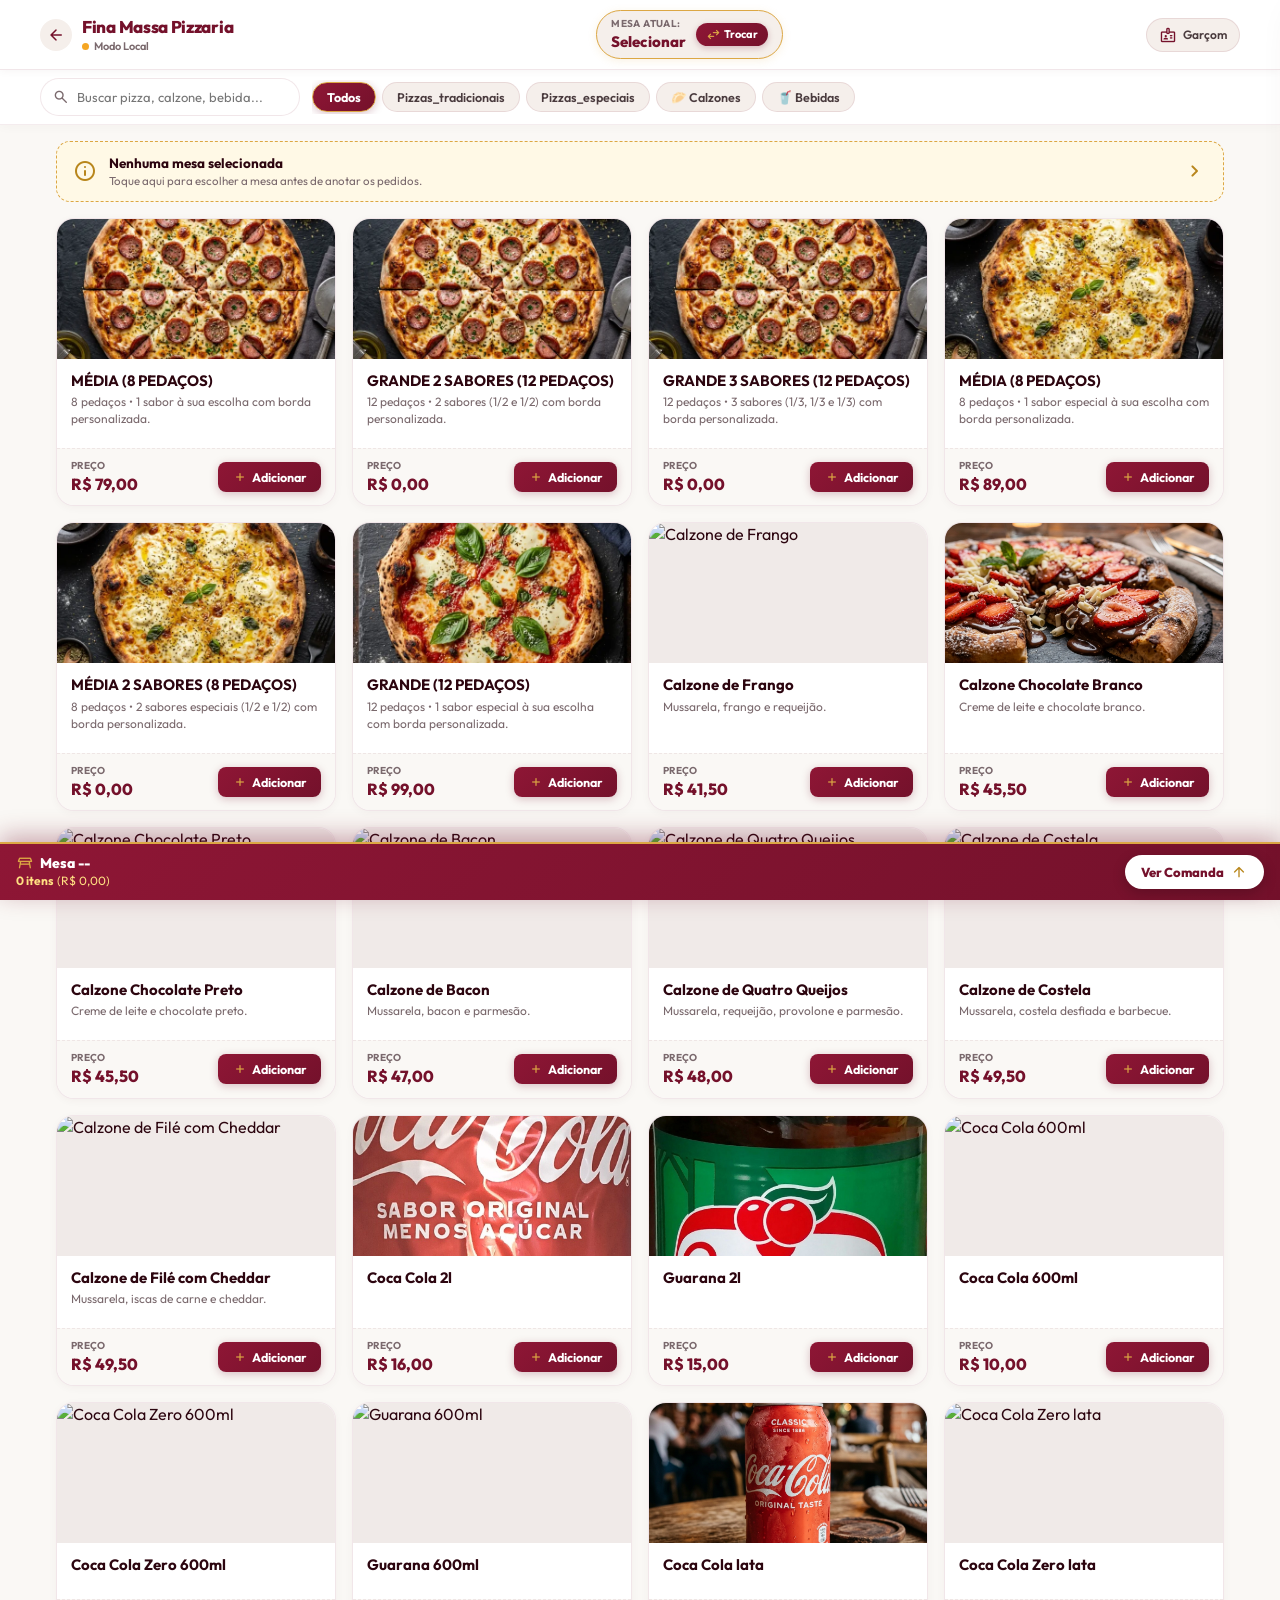
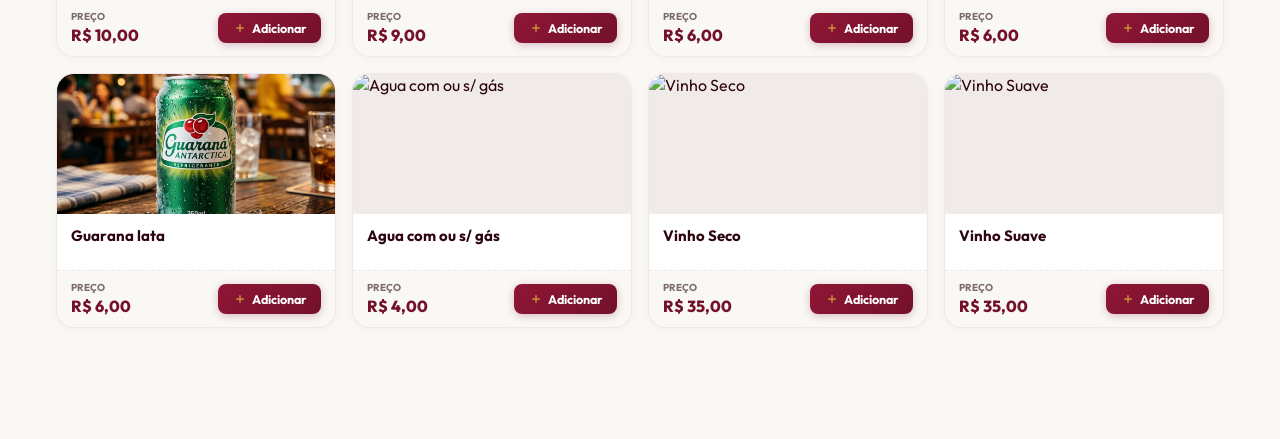
==== garcom/index.html @ 662b917c "feat: atualizar projeto oficial Fina Massa Pizzaria com novo cardapio, imagens reais e correcoes de " ====
<!DOCTYPE html>
<html lang="pt-BR">
<head>
    <meta charset="UTF-8">
    <meta name="viewport" content="width=device-width, initial-scale=1.0, maximum-scale=1.0, user-scalable=no">
    <title>Garçom | Fina Massa Pizzaria</title>
    
    <!-- Fonts -->
    <link rel="preconnect" href="https://fonts.googleapis.com">
    <link rel="preconnect" href="https://fonts.gstatic.com" crossorigin>
    <link href="https://fonts.googleapis.com/css2?family=Outfit:wght@300;400;500;600;700;800&display=swap" rel="stylesheet">
    
    <!-- Icons (Material Symbols) -->
    <link rel="stylesheet" href="https://fonts.googleapis.com/css2?family=Material+Symbols+Rounded:opsz,wght,FILL,GRAD@20..48,100..700,0..1,-50..200" />
    
    <!-- Garçom Styles -->
    <link rel="stylesheet" href="garcom.css?v=4">
    
    <!-- PWA & Mobile Optimization -->
    <meta name="theme-color" content="#74112B">
    <meta name="mobile-web-app-capable" content="yes">
    <meta name="apple-mobile-web-app-capable" content="yes">
    <meta name="apple-mobile-web-app-status-bar-style" content="default">
</head>
<body>

    <!-- Header do Garçom -->
    <header class="waiter-header">
        <div class="header-container">
            <div class="brand-info">
                <a href="../" class="brand-link" title="Voltar ao Cardápio">
                    <span class="material-symbols-rounded brand-icon">arrow_back</span>
                    <div class="brand-titles">
                        <h1>Fina Massa Pizzaria</h1>
                        <span class="system-status-indicator" id="systemStatus">
                            <span class="status-dot"></span> Módulo Garçom
                        </span>
                    </div>
                </a>
            </div>

            <!-- Mesa Ativa / Seletor -->
            <div class="table-active-badge" onclick="openTableSelectorModal()" title="Clique para selecionar ou trocar de mesa">
                <div class="table-badge-content">
                    <span class="table-label">Mesa Atual:</span>
                    <strong class="table-number" id="currentTableDisplay">Selecionar</strong>
                </div>
                <div class="btn-change-table">
                    <span class="material-symbols-rounded">swap_horiz</span>
                    <span>Trocar</span>
                </div>
            </div>

            <!-- Identificação do Garçom -->
            <div class="header-tools">
                <button type="button" class="btn-header-action" onclick="openWaiterNameModal()" title="Identificar Garçom">
                    <span class="material-symbols-rounded">badge</span>
                    <span id="waiterNameDisplay">Garçom</span>
                </button>
            </div>
        </div>
    </header>

    <!-- Barra de Filtros e Busca Rápida -->
    <div class="filters-sticky-bar">
        <div class="filters-container">
            <!-- Busca -->
            <div class="search-input-wrapper">
                <span class="material-symbols-rounded search-icon">search</span>
                <input type="text" id="searchInput" placeholder="Buscar pizza, calzone, bebida..." oninput="onSearchInput()">
                <button type="button" id="btnClearSearch" class="btn-clear-search display-none" onclick="clearSearch()" title="Limpar busca">
                    <span class="material-symbols-rounded">close</span>
                </button>
            </div>

            <!-- Abas de Categorias -->
            <nav class="categories-scroll-nav" id="categoriesNav">
                <!-- Preenchido dinamicamente pelo JS -->
            </nav>
        </div>
    </div>

    <!-- Conteúdo Principal / Grid de Produtos -->
    <main class="menu-container">
        <!-- Banner de alerta de mesa não selecionada -->
        <div id="tableWarningBanner" class="table-warning-banner" onclick="openTableSelectorModal()">
            <span class="material-symbols-rounded warning-icon">info</span>
            <div class="warning-text">
                <strong>Nenhuma mesa selecionada</strong>
                <span>Toque aqui para escolher a mesa antes de anotar os pedidos.</span>
            </div>
            <span class="material-symbols-rounded arrow-icon">chevron_right</span>
        </div>

        <!-- Grade de Produtos -->
        <div class="products-grid" id="productsGrid">
            <!-- Renderizado dinamicamente por garcom.js -->
        </div>

        <!-- Estado Vazio da Busca -->
        <div id="emptyProductsState" class="drawer-empty display-none" style="padding: 40px 20px;">
            <span class="material-symbols-rounded empty-bag-icon">search_off</span>
            <p>Nenhum produto encontrado</p>
            <span>Tente outro termo ou limpe a busca.</span>
        </div>
    </main>

    <!-- Barra Flutuante Inferior do Carrinho -->
    <div class="floating-cart-bar" id="floatingCartBar" onclick="openCartDrawer()">
        <div class="floating-cart-info">
            <div class="floating-cart-table">
                <span class="material-symbols-rounded">table_restaurant</span>
                <span id="barTableDisplay">Mesa --</span>
            </div>
            <span class="floating-cart-items-count">
                <strong id="barItemsCount">0 itens</strong> (<span id="barTotalValue">R$ 0,00</span>)
            </span>
        </div>
        <div class="btn-view-cart">
            <span>Ver Comanda</span>
            <span class="material-symbols-rounded">arrow_upward</span>
        </div>
    </div>

    <!-- Gaveta / Drawer do Carrinho -->
    <div class="cart-drawer-overlay" id="cartOverlay" onclick="closeCartDrawer()"></div>
    <aside class="cart-drawer" id="cartDrawer">
        <div class="drawer-header">
            <div class="drawer-title-group">
                <span class="material-symbols-rounded drawer-icon">receipt_long</span>
                <div>
                    <h2>Comanda da Mesa</h2>
                    <span class="drawer-table-name" id="drawerTableDisplay">Mesa --</span>
                </div>
            </div>
            <button type="button" class="btn-drawer-close" onclick="closeCartDrawer()" title="Fechar Comanda">
                <span class="material-symbols-rounded">close</span>
            </button>
        </div>

        <div class="drawer-body">
            <!-- Estado Vazio -->
            <div class="drawer-empty" id="drawerEmpty">
                <span class="material-symbols-rounded empty-bag-icon">shopping_basket</span>
                <p>Comanda vazia</p>
                <span>Adicione itens do cardápio para montar o pedido.</span>
            </div>

            <!-- Lista de Itens -->
            <div class="drawer-items-list display-none" id="drawerItemsList">
                <!-- Preenchido dinamicamente -->
            </div>

            <!-- Observações Gerais da Mesa -->
            <div class="order-notes-section display-none" id="orderNotesSection">
                <label for="orderGeneralNotes">
                    <span class="material-symbols-rounded">edit_note</span>
                    <span>Observações gerais para a cozinha:</span>
                </label>
                <textarea id="orderGeneralNotes" placeholder="Ex: Trazer pratos extras, copos com gelo e limão..." rows="2"></textarea>
            </div>
        </div>

        <div class="drawer-footer display-none" id="drawerFooter">
            <div class="cart-totals-summary">
                <div class="total-row">
                    <span>Total da Mesa:</span>
                    <strong id="drawerTotalValue">R$ 0,00</strong>
                </div>
            </div>
            <div class="drawer-actions">
                <button type="button" class="btn-clear-cart" onclick="confirmClearCart()" title="Limpar comanda">
                    <span class="material-symbols-rounded">delete_sweep</span>
                </button>
                <button type="button" class="btn-submit-order" onclick="submitTableOrder()" id="btnSubmitOrder">
                    <span class="material-symbols-rounded">send</span>
                    <span id="btnSubmitOrderText">Enviar para Cozinha</span>
                </button>
            </div>
        </div>
    </aside>

    <!-- Modal Seleção de Mesas -->
    <div class="modal-backdrop" id="tableModal">
        <div class="modal-box">
            <div class="modal-box-header">
                <div class="modal-title-with-icon">
                    <span class="material-symbols-rounded">table_restaurant</span>
                    <h3>Identificar Mesa / Atendimento</h3>
                </div>
                <button type="button" class="btn-modal-close" onclick="closeTableSelectorModal()">
                    <span class="material-symbols-rounded">close</span>
                </button>
            </div>
            <div class="modal-box-body">
                <p class="modal-helper-text">Selecione a mesa que está sendo atendida agora:</p>
                
                <!-- Grade de Mesas Rápidas (01 a 20) -->
                <div class="tables-grid" id="tablesGrid">
                    <!-- Geradas dinamicamente pelo JS -->
                </div>

                <!-- Mesa Personalizada / Balcão -->
                <div class="custom-table-input-group">
                    <label for="customTableInput">Outra Mesa / Comanda Especial:</label>
                    <div class="custom-input-row">
                        <input type="text" id="customTableInput" placeholder="Ex: Mesa 25, VIP, Balcão...">
                        <button type="button" class="btn-confirm-custom-table" onclick="setCustomTable()">
                            Confirmar
                        </button>
                    </div>
                </div>
            </div>
        </div>
    </div>

    <!-- Modal Comandas da Mesa Ocupada (Múltiplas Comandas) -->
    <div class="modal-backdrop" id="tableComandasModal">
        <div class="modal-box">
            <div class="modal-box-header">
                <div class="modal-title-with-icon">
                    <span class="material-symbols-rounded">receipt_long</span>
                    <h3 id="tableComandasModalTitle">Mesa 02 — Comandas</h3>
                </div>
                <button type="button" class="btn-modal-close" onclick="closeTableComandasModal()">
                    <span class="material-symbols-rounded">close</span>
                </button>
            </div>
            <div class="modal-box-body">
                <div class="table-comandas-summary-bar">
                    <div class="summary-info">
                        <span class="summary-label">Total da Mesa:</span>
                        <strong class="summary-val" id="modalTableTotalVal">R$ 0,00</strong>
                    </div>
                    <span class="comandas-badge-count" id="modalComandasCountBadge">0 Comandas</span>
                </div>

                <p class="modal-helper-text">Selecione uma comanda para continuar o atendimento ou abra uma nova comanda para esta mesa:</p>

                <!-- Lista de Comandas da Mesa -->
                <div class="table-comandas-list" id="tableComandasList">
                    <!-- Gerado dinamicamente pelo JS -->
                </div>

                <!-- Botão para Abrir Nova Comanda nesta Mesa -->
                <button type="button" class="btn-add-new-comanda" onclick="openNewComandaModalForCurrentTable()">
                    <span class="material-symbols-rounded">add_circle</span>
                    <span>+ Abrir Nova Comanda nesta Mesa</span>
                </button>
            </div>
        </div>
    </div>

    <!-- Modal Nova Comanda (Definição de Cliente / Grupo) -->
    <div class="modal-backdrop" id="newComandaModal">
        <div class="modal-box" style="max-width: 420px;">
            <div class="modal-box-header">
                <div class="modal-title-with-icon">
                    <span class="material-symbols-rounded">person_add</span>
                    <h3 id="newComandaModalTitle">Nova Comanda — Mesa</h3>
                </div>
                <button type="button" class="btn-modal-close" onclick="closeNewComandaModal()">
                    <span class="material-symbols-rounded">close</span>
                </button>
            </div>
            <div class="modal-box-body">
                <p class="modal-helper-text">Informe o nome ou identificação do cliente / grupo (opcional):</p>
                <div class="waiter-input-group">
                    <input type="text" id="newComandaClientNameInput" placeholder="Ex: João, Maria, Pedro, Casal..." onkeydown="if(event.key==='Enter') confirmNewComanda()">
                </div>
                <div style="display: flex; gap: 10px; margin-top: 10px;">
                    <button type="button" class="btn-modal-secondary" style="flex: 1; padding: 12px; border-radius: var(--radius-sm); border: 1px solid var(--border-color); color: var(--text-light); font-weight: 600;" onclick="closeNewComandaModal()">
                        Voltar
                    </button>
                    <button type="button" class="btn-submit-order" style="flex: 1.5;" onclick="confirmNewComanda()">
                        <span class="material-symbols-rounded">check</span>
                        <span>Abrir Comanda</span>
                    </button>
                </div>
            </div>
        </div>
    </div>

    <!-- Modal Identificação do Garçom -->
    <div class="modal-backdrop" id="waiterModal">
        <div class="modal-box" style="max-width: 400px;">
            <div class="modal-box-header">
                <div class="modal-title-with-icon">
                    <span class="material-symbols-rounded">badge</span>
                    <h3>Identificação do Garçom</h3>
                </div>
                <button type="button" class="btn-modal-close" onclick="closeWaiterNameModal()">
                    <span class="material-symbols-rounded">close</span>
                </button>
            </div>
            <div class="modal-box-body">
                <p class="modal-helper-text">Digite seu nome para constar nos pedidos:</p>
                <div class="waiter-input-group">
                    <input type="text" id="waiterNameInput" placeholder="Ex: Carlos, Ana...">
                </div>
                <button type="button" class="btn-submit-order" style="width: 100%; margin-top: 8px;" onclick="saveWaiterName()">
                    Salvar Identificação
                </button>
            </div>
        </div>
    </div>

    <!-- Modal de Observações do Item -->
    <div class="modal-backdrop" id="itemNoteModal">
        <div class="modal-box">
            <div class="modal-box-header">
                <div class="modal-title-with-icon">
                    <span class="material-symbols-rounded">note_alt</span>
                    <h3 id="noteModalItemTitle">Observação do Item</h3>
                </div>
                <button type="button" class="btn-modal-close" onclick="closeItemNoteModal()">
                    <span class="material-symbols-rounded">close</span>
                </button>
            </div>
            <div class="modal-box-body">
                <!-- Adicionais / Opcionais com Preço -->
                <div class="note-section-group" style="margin-bottom: 14px;">
                    <label style="font-weight: 700; font-size: 13px; color: var(--text-main); margin-bottom: 8px; display: block;">
                        🍔 Adicionais / Extras (Soma no Valor da Comanda):
                    </label>
                    <div id="itemNoteAdicionaisList" style="display: flex; flex-direction: column; gap: 6px; max-height: 180px; overflow-y: auto; padding: 4px; background: rgba(0,0,0,0.03); border: 1px solid var(--border-color); border-radius: var(--radius-sm);">
                        <!-- Loaded dynamically in JS -->
                    </div>
                </div>

                <div class="note-section-group" style="margin-bottom: 10px;">
                    <label style="font-weight: 700; font-size: 12px; color: var(--text-muted); margin-bottom: 6px; display: block;">
                        Observações Rápidas para a Cozinha:
                    </label>
                    <div class="quick-tags-container">
                        <button type="button" class="quick-tag" onclick="appendQuickTag('Sem cebola')">Sem cebola</button>
                        <button type="button" class="quick-tag" onclick="appendQuickTag('Sem maionese')">Sem maionese</button>
                        <button type="button" class="quick-tag" onclick="appendQuickTag('Sem tomate')">Sem tomate</button>
                        <button type="button" class="quick-tag" onclick="appendQuickTag('Carne bem passada')">Bem passada</button>
                        <button type="button" class="quick-tag" onclick="appendQuickTag('Carne ao ponto')">Ao ponto</button>
                        <button type="button" class="quick-tag" onclick="appendQuickTag('Gelo e limão')">Gelo e limão</button>
                        <button type="button" class="quick-tag" onclick="appendQuickTag('Sem gelo')">Sem gelo</button>
                    </div>
                </div>

                <div class="note-textarea-wrapper">
                    <label for="itemNoteText">Instrução / Observação personalizada:</label>
                    <textarea id="itemNoteText" placeholder="Ex: Pão bem tostado, milho à parte..." rows="2"></textarea>
                </div>
                <button type="button" class="btn-save-note" onclick="saveItemNote()">
                    <span class="material-symbols-rounded">check</span>
                    <span>Confirmar Adicionais & Observações</span>
                </button>
            </div>
        </div>
    </div>

    <!-- Modal de Confirmação de Envio com Sucesso -->
    <div class="modal-backdrop" id="orderSuccessModal">
        <div class="modal-box success-modal-box">
            <div class="success-icon-wrapper">
                <span class="material-symbols-rounded">check_circle</span>
            </div>
            <h2 id="successOrderTitle">Pedido Enviado!</h2>
            <div id="successOrderMessage" class="success-message-container">
                <p>O pedido da mesa foi enviado com sucesso para a cozinha.</p>
            </div>
            <div class="success-actions">
                <button type="button" class="btn-success-action primary" onclick="continueOnSameTable()">
                    <span class="material-symbols-rounded">replay</span>
                    <span>Continuar na Mesma Mesa</span>
                </button>
                <button type="button" class="btn-success-action secondary" onclick="startNewTable()">
                    <span class="material-symbols-rounded">table_restaurant</span>
                    <span>Atender Outra Mesa</span>
                </button>
            </div>
        </div>
    </div>

    <!-- Container de Toasts -->
    <div id="toastContainer" class="toast-container"></div>

    <!-- Loading Global -->
    <div id="globalLoading" class="global-loading-overlay display-none">
        <div class="loading-spinner-wrapper">
            <div class="loading-spinner"></div>
            <span id="loadingText">Enviando pedido para a cozinha...</span>
        </div>
    </div>

    <!-- Firebase SDK -->
    <script src="https://www.gstatic.com/firebasejs/9.22.0/firebase-app-compat.js"></script>
    <script src="https://www.gstatic.com/firebasejs/9.22.0/firebase-database-compat.js"></script>
    <!-- Firebase Config -->
    <script src="../firebase-config.js"></script>

    <!-- Logic -->
    <script src="garcom.js?v=4"></script>
</body>
</html>
---- garcom/garcom.css ----
﻿/* ==========================================================================
   Fina Massa Pizzaria - MÃ³dulo GarÃ§om & Atendimento de SalÃ£o
   Identidade Visual: BordÃ´ (#74112B) + Dourado (#DCA744) + Branco (#FFFFFF / #FAF8F5)
   ========================================================================== */

:root {
    /* Cores Principais do Logo */
    --primary: #74112B;               /* BordÃ´ / Vinho Nobre */
    --primary-hover: #8E1635;         /* BordÃ´ mais claro ao interagir */
    --primary-dark: #530A1D;          /* BordÃ´ profundo para sombras e contrastes */
    --primary-light: rgba(116, 17, 43, 0.08); /* Fundo suave para destaques */
    --primary-gradient: linear-gradient(135deg, #8E1635 0%, #74112B 100%);
    
    /* Dourado / Amarelo Ouro de Destaque */
    --accent-gold: #DCA744;           /* Ouro quente do lettering */
    --accent-gold-hover: #E5B654;
    --accent-gold-dark: #B8861B;
    --accent-gold-light: rgba(220, 167, 68, 0.16);
    --gold-gradient: linear-gradient(135deg, #F3C669 0%, #DCA744 100%);
    
    /* Status & Indicadores */
    --accent-green: #2E7D32;
    --accent-green-light: rgba(46, 125, 50, 0.12);
    --status-red: #C62828;
    --status-red-light: rgba(198, 40, 40, 0.12);
    --accent-blue: #1976D2;
    
    /* Fundos & SuperfÃ­cies (Branco & Tons Claros de Respiro) */
    --bg-main: #FAF8F5;               /* Branco marfim / suave */
    --bg-card: #FFFFFF;               /* Branco puro para os cards */
    --bg-surface: #F5EFEB;            /* SuperfÃ­cie secundÃ¡ria sutil */
    --bg-input: #FFFFFF;              /* Fundo de campos e inputs */
    --bg-drawer: #FFFFFF;
    
    /* Tipografia & Textos */
    --text-main: #2C050F;             /* Vinho-preto profundo para leitura nÃ­tida */
    --text-body: #4A3B3E;             /* Texto de parÃ¡grafos e detalhes */
    --text-muted: #7A696D;            /* Texto secundÃ¡rio e descriÃ§Ãµes */
    --text-light: #A8989C;            /* Textos sutis e placeholders */
    --text-white: #FFFFFF;
    
    /* Bordas & Sombras */
    --border-color: rgba(116, 17, 43, 0.10);
    --border-gold: rgba(220, 167, 68, 0.35);
    --border-focus: var(--primary);
    --glass-bg: rgba(255, 255, 255, 0.95);
    --glass-border: rgba(116, 17, 43, 0.08);
    
    /* Estrutura & Raios */
    --radius-sm: 8px;
    --radius-md: 14px;
    --radius-lg: 18px;
    --radius-xl: 24px;
    --radius-full: 9999px;
    
    /* Sombras */
    --shadow-sm: 0 2px 8px rgba(74, 11, 28, 0.04);
    --shadow-md: 0 6px 20px rgba(74, 11, 28, 0.07);
    --shadow-lg: 0 14px 36px rgba(74, 11, 28, 0.12);
    
    --transition: all 0.22s cubic-bezier(0.2, 0, 0, 1);
}

/* ==========================================================================
   Reset & Base Styles
   ========================================================================== */
*, *::before, *::after {
    box-sizing: border-box;
    margin: 0;
    padding: 0;
    -webkit-tap-highlight-color: transparent;
}

body {
    font-family: 'Outfit', -apple-system, BlinkMacSystemFont, 'Segoe UI', Roboto, sans-serif;
    background-color: var(--bg-main);
    color: var(--text-main);
    line-height: 1.4;
    min-height: 100vh;
    padding-bottom: 95px; /* EspaÃ§o para barra flutuante */
    -webkit-font-smoothing: antialiased;
}

button {
    font-family: inherit;
    border: none;
    outline: none;
    cursor: pointer;
    background: none;
}

input, textarea, select {
    font-family: inherit;
    outline: none;
}

.display-none { display: none !important; }

/* ==========================================================================
   1. CABEÃ‡ALHO DO GARÃ‡OM
   ========================================================================== */
.waiter-header {
    background: #FFFFFF;
    border-bottom: 1px solid var(--border-color);
    position: sticky;
    top: 0;
    z-index: 50;
    padding: 10px 16px;
    box-shadow: var(--shadow-sm);
}

.header-container {
    max-width: 1200px;
    margin: 0 auto;
    display: flex;
    align-items: center;
    justify-content: space-between;
    gap: 12px;
    flex-wrap: wrap;
}

.brand-info .brand-link {
    display: flex;
    align-items: center;
    gap: 10px;
    text-decoration: none;
}

.brand-icon {
    font-size: 20px;
    color: var(--primary);
    background: var(--bg-surface);
    padding: 6px;
    border-radius: 50%;
    transition: var(--transition);
}

.brand-icon:hover {
    background: var(--primary-light);
    color: var(--primary);
}

.brand-titles h1 {
    font-size: 17px;
    font-weight: 800;
    color: var(--primary);
    margin: 0;
    letter-spacing: -0.3px;
}

.system-status-indicator {
    font-size: 11px;
    color: var(--text-muted);
    font-weight: 600;
    display: flex;
    align-items: center;
    gap: 5px;
}

.status-dot {
    width: 7px;
    height: 7px;
    background: var(--accent-green);
    border-radius: 50%;
    display: inline-block;
}

/* Badge de Mesa Ativa / Seletor */
.table-active-badge {
    display: flex;
    align-items: center;
    gap: 10px;
    background: var(--bg-surface);
    border: 1.5px solid var(--accent-gold);
    border-radius: var(--radius-full);
    padding: 6px 14px;
    cursor: pointer;
    transition: var(--transition);
    box-shadow: 0 2px 8px rgba(220, 167, 68, 0.15);
}

.table-active-badge:hover {
    background: #FFFFFF;
    box-shadow: 0 4px 14px rgba(220, 167, 68, 0.3);
    transform: translateY(-1px);
}

.table-badge-content {
    display: flex;
    flex-direction: column;
}

.table-label {
    font-size: 10px;
    text-transform: uppercase;
    font-weight: 700;
    color: var(--text-muted);
    letter-spacing: 0.4px;
}

.table-number {
    font-size: 15px;
    font-weight: 800;
    color: var(--primary);
}

.btn-change-table {
    display: flex;
    align-items: center;
    gap: 3px;
    background: var(--primary-gradient);
    color: #FFFFFF;
    padding: 4px 10px;
    border-radius: var(--radius-full);
    font-size: 11px;
    font-weight: 700;
    box-shadow: 0 2px 6px rgba(116, 17, 43, 0.25);
}

.btn-change-table .material-symbols-rounded {
    font-size: 15px;
    color: var(--accent-gold);
}

/* Ferramentas do Header / IdentificaÃ§Ã£o do GarÃ§om */
.header-tools {
    display: flex;
    align-items: center;
    gap: 8px;
}

.btn-header-action {
    display: flex;
    align-items: center;
    gap: 6px;
    background: var(--bg-surface);
    border: 1px solid var(--border-color);
    padding: 7px 12px;
    border-radius: var(--radius-full);
    color: var(--text-body);
    font-size: 12px;
    font-weight: 600;
    transition: var(--transition);
}

.btn-header-action:hover {
    background: #FFFFFF;
    border-color: var(--primary);
    color: var(--primary);
}

.btn-header-action .material-symbols-rounded {
    font-size: 18px;
    color: var(--primary);
}

/* ==========================================================================
   2. BARRA DE FILTROS & BUSCA
   ========================================================================== */
.filters-sticky-bar {
    position: sticky;
    top: 59px;
    z-index: 45;
    background: var(--glass-bg);
    backdrop-filter: blur(12px);
    -webkit-backdrop-filter: blur(12px);
    border-bottom: 1px solid var(--glass-border);
    padding: 8px 16px;
    box-shadow: 0 2px 10px rgba(74, 11, 28, 0.03);
}

.filters-container {
    max-width: 1200px;
    margin: 0 auto;
    display: flex;
    align-items: center;
    gap: 12px;
}

.search-input-wrapper {
    position: relative;
    width: 260px;
    flex-shrink: 0;
}

.search-icon {
    position: absolute;
    left: 12px;
    top: 50%;
    transform: translateY(-50%);
    color: var(--text-muted);
    font-size: 18px;
    pointer-events: none;
}

.search-input-wrapper input {
    width: 100%;
    height: 38px;
    background: var(--bg-card);
    border: 1px solid var(--border-color);
    border-radius: var(--radius-full);
    padding: 0 32px 0 36px;
    font-size: 13px;
    color: var(--text-main);
    transition: var(--transition);
}

.search-input-wrapper input:focus {
    border-color: var(--primary);
    box-shadow: 0 0 0 3px rgba(116, 17, 43, 0.1);
    background: #FFFFFF;
}

.btn-clear-search {
    position: absolute;
    right: 8px;
    top: 50%;
    transform: translateY(-50%);
    color: var(--text-muted);
    padding: 4px;
    border-radius: 50%;
    display: flex;
    align-items: center;
    justify-content: center;
}

.btn-clear-search .material-symbols-rounded {
    font-size: 16px;
}

.categories-scroll-nav {
    display: flex;
    align-items: center;
    gap: 6px;
    overflow-x: auto;
    scrollbar-width: none;
    white-space: nowrap;
    padding: 2px 0;
    -webkit-overflow-scrolling: touch;
}

.categories-scroll-nav::-webkit-scrollbar {
    display: none;
}

.cat-pill {
    padding: 6px 14px;
    background: var(--bg-surface);
    border: 1px solid var(--border-color);
    border-radius: var(--radius-full);
    font-size: 12.5px;
    font-weight: 600;
    color: var(--text-body);
    transition: var(--transition);
    cursor: pointer;
    white-space: nowrap;
}

.cat-pill:hover {
    background: rgba(116, 17, 43, 0.08);
    color: var(--primary);
}

.cat-pill.active {
    background: var(--primary-gradient);
    color: #FFFFFF;
    border-color: var(--accent-gold);
    box-shadow: 0 2px 8px rgba(116, 17, 43, 0.25);
    font-weight: 700;
}

/* ==========================================================================
   3. CONTAINER PRINCIPAL & GRID DE PRODUTOS
   ========================================================================== */
.menu-container {
    max-width: 1200px;
    margin: 0 auto;
    padding: 16px;
}

.table-warning-banner {
    display: flex;
    align-items: center;
    gap: 12px;
    background: #FFF9E6;
    border: 1.5px dashed var(--accent-gold);
    border-radius: var(--radius-md);
    padding: 12px 16px;
    margin-bottom: 16px;
    cursor: pointer;
    transition: var(--transition);
}

.table-warning-banner:hover {
    background: #FFF3CC;
    transform: translateY(-1px);
}

.table-warning-banner .warning-icon {
    font-size: 24px;
    color: var(--accent-gold-dark);
}

.table-warning-banner .warning-text {
    flex-grow: 1;
    display: flex;
    flex-direction: column;
}

.table-warning-banner .warning-text strong {
    font-size: 13.5px;
    color: var(--text-main);
}

.table-warning-banner .warning-text span {
    font-size: 11.5px;
    color: var(--text-muted);
}

.table-warning-banner .arrow-icon {
    color: var(--accent-gold-dark);
}

.products-grid {
    display: grid;
    grid-template-columns: repeat(auto-fill, minmax(240px, 1fr));
    gap: 16px;
}

/* Card do Produto no GarÃ§om */
.product-card {
    background: var(--bg-card);
    border: 1px solid var(--border-color);
    border-radius: var(--radius-lg);
    overflow: hidden;
    display: flex;
    flex-direction: column;
    box-shadow: var(--shadow-sm);
    transition: var(--transition);
    position: relative;
}

.product-card:hover {
    transform: translateY(-3px);
    border-color: var(--border-gold);
    box-shadow: var(--shadow-md);
}

.product-card.has-in-cart {
    border-color: var(--primary);
    box-shadow: 0 0 0 1px var(--primary), var(--shadow-sm);
}

.product-header-content {
    display: flex;
    flex-direction: column;
    width: 100%;
    overflow: hidden;
}

/* FIX: Garante altura fixa e proporÃ§Ã£o perfeita para as imagens no garÃ§om */
.product-thumbnail {
    width: 100%;
    height: 140px;
    object-fit: cover;
    display: block;
    background-color: #F0EAE8;
    transition: transform 0.3s ease;
}

.product-card:hover .product-thumbnail {
    transform: scale(1.04);
}

.product-text-info {
    padding: 12px 14px;
    display: flex;
    flex-direction: column;
    flex-grow: 1;
}

.product-title-row {
    display: flex;
    justify-content: space-between;
    align-items: flex-start;
    gap: 6px;
    margin-bottom: 4px;
}

.product-title {
    font-size: 15px;
    font-weight: 700;
    color: var(--text-main);
    margin: 0;
    line-height: 1.3;
}

.product-badge {
    background: var(--gold-gradient);
    color: #2C050F;
    padding: 2px 7px;
    font-size: 10px;
    font-weight: 800;
    text-transform: uppercase;
    border-radius: var(--radius-sm);
    white-space: nowrap;
}

.product-desc {
    font-size: 12px;
    color: var(--text-muted);
    line-height: 1.4;
    margin-bottom: 8px;
    display: -webkit-box;
    -webkit-line-clamp: 2;
    -webkit-box-orient: vertical;
    overflow: hidden;
}

.product-footer {
    padding: 10px 14px;
    display: flex;
    align-items: center;
    justify-content: space-between;
    margin-top: auto;
    border-top: 1px dashed rgba(116, 17, 43, 0.08);
    background: #FAF8F5;
}

.product-price {
    display: flex;
    flex-direction: column;
}

.product-price-label {
    font-size: 10px;
    text-transform: uppercase;
    font-weight: 700;
    color: var(--text-muted);
}

.product-price-val {
    font-size: 16px;
    font-weight: 800;
    color: var(--primary);
}

.product-actions {
    display: flex;
    align-items: center;
    gap: 6px;
}

.btn-add-simple {
    display: flex;
    align-items: center;
    gap: 4px;
    background: var(--primary-gradient);
    color: #FFFFFF;
    padding: 7px 14px;
    border-radius: var(--radius-sm);
    font-size: 12.5px;
    font-weight: 700;
    box-shadow: 0 2px 8px rgba(116, 17, 43, 0.25);
    transition: var(--transition);
}

.btn-add-simple .material-symbols-rounded {
    font-size: 16px;
    color: var(--accent-gold);
}

.btn-add-simple:hover {
    transform: scale(1.05);
    background: linear-gradient(135deg, #9E1A3C, #80122E);
}

.qty-stepper-control {
    display: flex;
    align-items: center;
    background: #FFFFFF;
    border: 1.5px solid var(--primary);
    border-radius: var(--radius-sm);
    padding: 2px;
    gap: 2px;
}

.qty-stepper-control button {
    width: 26px;
    height: 26px;
    background: var(--bg-surface);
    border-radius: 4px;
    color: var(--primary);
    font-size: 16px;
    font-weight: 700;
    display: flex;
    align-items: center;
    justify-content: center;
    transition: var(--transition);
}

.qty-stepper-control button:hover {
    background: var(--primary);
    color: #FFFFFF;
}

.qty-value {
    font-size: 13px;
    font-weight: 800;
    min-width: 20px;
    text-align: center;
    color: var(--text-main);
}

.btn-item-note {
    width: 30px;
    height: 30px;
    border-radius: 6px;
    background: var(--bg-surface);
    color: var(--accent-gold-dark);
    border: 1px solid var(--border-color);
    display: flex;
    align-items: center;
    justify-content: center;
    transition: var(--transition);
}

.btn-item-note .material-symbols-rounded {
    font-size: 18px;
}

.btn-item-note:hover, .btn-item-note.has-note {
    background: #FFF9E6;
    border-color: var(--accent-gold);
    color: #B8861B;
}

/* ==========================================================================
   4. BARRA FLUTUANTE INFERIOR DO CARRINHO (BOTTOM)
   ========================================================================== */
.floating-cart-bar {
    position: fixed;
    bottom: 0;
    left: 0;
    width: 100%;
    background: var(--primary-gradient);
    color: #FFFFFF;
    border-top: 2px solid var(--accent-gold);
    padding: 10px 16px max(10px, env(safe-area-inset-bottom));
    z-index: 1000;
    box-shadow: 0 -6px 24px rgba(116, 17, 43, 0.35);
    cursor: pointer;
    display: flex;
    align-items: center;
    justify-content: space-between;
    transition: var(--transition);
}

.floating-cart-bar:hover {
    background: linear-gradient(135deg, #9E1A3C 0%, #80122E 100%);
}

.floating-cart-info {
    display: flex;
    flex-direction: column;
}

.floating-cart-table {
    display: flex;
    align-items: center;
    gap: 6px;
    font-size: 14px;
    font-weight: 800;
}

.floating-cart-table .material-symbols-rounded {
    font-size: 18px;
    color: var(--accent-gold);
}

.floating-cart-items-count {
    font-size: 12px;
    color: #FFE082;
}

.btn-view-cart {
    display: flex;
    align-items: center;
    gap: 6px;
    background: #FFFFFF;
    color: var(--primary);
    padding: 8px 16px;
    border-radius: var(--radius-full);
    font-size: 13px;
    font-weight: 800;
    box-shadow: 0 4px 14px rgba(0, 0, 0, 0.2);
    transition: var(--transition);
}

.btn-view-cart .material-symbols-rounded {
    font-size: 18px;
    color: var(--accent-gold-dark);
}

/* ==========================================================================
   5. GAVETA DO CARRINHO (DRAWER)
   ========================================================================== */
.cart-drawer-overlay {
    position: fixed;
    top: 0;
    left: 0;
    width: 100vw;
    height: 100vh;
    background: rgba(44, 5, 15, 0.6);
    backdrop-filter: blur(4px);
    z-index: 10000;
    opacity: 0;
    pointer-events: none;
    transition: opacity 0.25s ease;
}

.cart-drawer-overlay.active {
    opacity: 1;
    pointer-events: auto;
}

.cart-drawer {
    position: fixed;
    top: 0;
    right: -440px;
    width: 100%;
    max-width: 420px;
    height: 100%;
    background-color: var(--bg-drawer);
    border-left: 1px solid var(--border-color);
    box-shadow: var(--shadow-lg);
    z-index: 10001;
    display: flex;
    flex-direction: column;
    transition: right 0.28s cubic-bezier(0.2, 0, 0, 1);
}

.cart-drawer.active {
    right: 0;
}

.drawer-header {
    padding: 18px 20px;
    border-bottom: 1px solid var(--border-color);
    display: flex;
    align-items: center;
    justify-content: space-between;
    background: #FFFFFF;
}

.drawer-title-group {
    display: flex;
    align-items: center;
    gap: 10px;
}

.drawer-title-group h2 {
    font-size: 17px;
    font-weight: 800;
    color: var(--primary);
    margin: 0;
}

.drawer-icon {
    font-size: 24px;
    color: var(--accent-gold);
}

.drawer-table-name {
    font-size: 12px;
    color: var(--text-muted);
    font-weight: 600;
}

.btn-drawer-close {
    background: var(--bg-surface);
    color: var(--text-muted);
    padding: 6px;
    border-radius: 50%;
    display: flex;
    align-items: center;
    justify-content: center;
    transition: var(--transition);
}

.btn-drawer-close:hover {
    background: rgba(116, 17, 43, 0.1);
    color: var(--primary);
}

.drawer-body {
    flex-grow: 1;
    overflow-y: auto;
    padding: 16px;
}

.drawer-empty {
    display: flex;
    flex-direction: column;
    align-items: center;
    justify-content: center;
    padding: 40px 20px;
    text-align: center;
    color: var(--text-muted);
}

.empty-bag-icon {
    font-size: 56px;
    color: rgba(116, 17, 43, 0.15);
    margin-bottom: 10px;
}

.drawer-items-list {
    display: flex;
    flex-direction: column;
    gap: 8px;
}

.drawer-item-row {
    background: var(--bg-surface);
    border: 1px solid var(--border-color);
    border-radius: var(--radius-md);
    padding: 12px;
    display: flex;
    flex-direction: column;
    gap: 6px;
}

.drawer-item-header {
    display: flex;
    justify-content: space-between;
    align-items: baseline;
}

.drawer-item-title {
    font-size: 14px;
    font-weight: 700;
    color: var(--text-main);
}

.drawer-item-price {
    font-size: 14px;
    font-weight: 800;
    color: var(--primary);
}

.drawer-item-actions {
    display: flex;
    justify-content: space-between;
    align-items: center;
    margin-top: 4px;
}

.order-notes-section {
    margin-top: 16px;
    padding-top: 14px;
    border-top: 1px dashed var(--border-color);
}

.order-notes-section label {
    display: flex;
    align-items: center;
    gap: 6px;
    font-size: 12px;
    font-weight: 700;
    color: var(--text-body);
    margin-bottom: 6px;
}

.order-notes-section textarea {
    width: 100%;
    background: var(--bg-surface);
    border: 1px solid var(--border-color);
    border-radius: var(--radius-md);
    padding: 10px;
    font-size: 13px;
    color: var(--text-main);
    resize: none;
    transition: var(--transition);
}

.order-notes-section textarea:focus {
    border-color: var(--primary);
    background: #FFFFFF;
}

.drawer-footer {
    padding: 16px 20px;
    border-top: 1px solid var(--border-color);
    background: #FFFFFF;
}

.total-row {
    display: flex;
    justify-content: space-between;
    align-items: center;
    font-size: 15px;
    font-weight: 700;
    margin-bottom: 12px;
}

.total-row strong {
    font-size: 20px;
    font-weight: 900;
    color: var(--primary);
}

.drawer-actions {
    display: flex;
    gap: 10px;
}

.btn-clear-cart {
    background: var(--bg-surface);
    color: var(--status-red);
    border: 1px solid var(--border-color);
    padding: 12px;
    border-radius: var(--radius-md);
    display: flex;
    align-items: center;
    justify-content: center;
    transition: var(--transition);
}

.btn-clear-cart:hover {
    background: #FDF4F5;
    border-color: var(--status-red);
}

.btn-submit-order {
    flex-grow: 1;
    background: var(--primary-gradient);
    color: #FFFFFF;
    padding: 12px 18px;
    border-radius: var(--radius-md);
    font-size: 14px;
    font-weight: 800;
    display: flex;
    align-items: center;
    justify-content: center;
    gap: 8px;
    box-shadow: 0 4px 14px rgba(116, 17, 43, 0.3);
    transition: var(--transition);
}

.btn-submit-order:hover {
    transform: translateY(-1px);
    box-shadow: 0 6px 18px rgba(116, 17, 43, 0.4);
}

/* ==========================================================================
   6. MODAIS DO GARÃ‡OM
   ========================================================================== */
.modal-backdrop {
    position: fixed;
    top: 0;
    left: 0;
    width: 100vw;
    height: 100vh;
    background: rgba(44, 5, 15, 0.65);
    backdrop-filter: blur(6px);
    z-index: 20000;
    display: flex;
    align-items: center;
    justify-content: center;
    opacity: 0;
    pointer-events: none;
    transition: opacity 0.25s ease;
    padding: 16px;
}

.modal-backdrop.active {
    opacity: 1;
    pointer-events: auto;
}

.modal-box {
    background: #FFFFFF;
    border: 1px solid var(--border-color);
    border-radius: var(--radius-xl);
    width: 100%;
    max-width: 520px;
    max-height: 90vh;
    display: flex;
    flex-direction: column;
    overflow: hidden;
    box-shadow: var(--shadow-lg);
    position: relative;
    transform: translateY(20px);
    transition: transform 0.25s cubic-bezier(0.2, 0, 0, 1);
}

.modal-backdrop.active .modal-box {
    transform: translateY(0);
}

.modal-box-header {
    padding: 18px 22px;
    border-bottom: 1px solid var(--border-color);
    display: flex;
    align-items: center;
    justify-content: space-between;
    background: #FFFFFF;
}

.modal-title-with-icon {
    display: flex;
    align-items: center;
    gap: 10px;
}

.modal-title-with-icon h3 {
    font-size: 17px;
    font-weight: 800;
    color: var(--primary);
    margin: 0;
}

.modal-title-with-icon .material-symbols-rounded {
    font-size: 22px;
    color: var(--accent-gold);
}

.btn-modal-close {
    background: var(--bg-surface);
    color: var(--text-muted);
    padding: 6px;
    border-radius: 50%;
    display: flex;
    align-items: center;
    justify-content: center;
    transition: var(--transition);
}

.btn-modal-close:hover {
    background: rgba(116, 17, 43, 0.1);
    color: var(--primary);
}

.modal-box-body {
    padding: 20px;
    overflow-y: auto;
    flex-grow: 1;
}

.modal-helper-text {
    font-size: 13px;
    color: var(--text-muted);
    margin-bottom: 14px;
}

/* Grade de Mesas RÃ¡pidas */
.tables-grid {
    display: grid;
    grid-template-columns: repeat(4, 1fr);
    gap: 10px;
    margin-bottom: 16px;
}

.btn-table-choice {
    background: var(--bg-surface);
    border: 1.5px solid var(--border-color);
    border-radius: var(--radius-md);
    padding: 10px 6px;
    text-align: center;
    display: flex;
    flex-direction: column;
    align-items: center;
    gap: 4px;
    cursor: pointer;
    transition: var(--transition);
}

.btn-table-choice:hover {
    transform: translateY(-2px);
    border-color: var(--primary);
}

.btn-table-choice.free {
    background: #F4FBF4;
    border-color: rgba(46, 125, 50, 0.3);
}

.btn-table-choice.occupied {
    background: #FDF4F5;
    border-color: rgba(198, 40, 40, 0.35);
}

.btn-table-choice.selected {
    border: 2px solid var(--accent-gold);
    box-shadow: 0 0 12px rgba(220, 167, 68, 0.4);
}

.table-choice-top {
    display: flex;
    align-items: baseline;
    gap: 4px;
}

.table-choice-num {
    font-size: 18px;
    font-weight: 900;
    color: var(--text-main);
}

.table-choice-label {
    font-size: 10px;
    color: var(--text-muted);
    font-weight: 600;
    text-transform: uppercase;
}

.table-status-pill {
    font-size: 9.5px;
    font-weight: 800;
    padding: 2px 6px;
    border-radius: var(--radius-pill);
    text-transform: uppercase;
}

.table-status-pill.free {
    color: var(--accent-green);
    background: rgba(46, 125, 50, 0.15);
}

.table-status-pill.occupied {
    color: var(--status-red);
    background: rgba(198, 40, 40, 0.15);
}

/* Modais de MÃºltiplas Comandas */
.table-comandas-summary-bar {
    background: var(--bg-surface);
    border: 1px solid var(--border-color);
    border-radius: var(--radius-md);
    padding: 12px 16px;
    display: flex;
    justify-content: space-between;
    align-items: center;
    margin-bottom: 16px;
}

.summary-info {
    display: flex;
    flex-direction: column;
}

.summary-label {
    font-size: 11px;
    color: var(--text-muted);
    font-weight: 700;
    text-transform: uppercase;
}

.summary-val {
    font-size: 18px;
    font-weight: 900;
    color: var(--primary);
}

.comandas-badge-count {
    background: var(--primary-gradient);
    color: #FFFFFF;
    font-size: 11px;
    font-weight: 800;
    padding: 4px 10px;
    border-radius: var(--radius-pill);
}

.table-comandas-list {
    display: flex;
    flex-direction: column;
    gap: 10px;
    margin-bottom: 16px;
}

.comanda-choice-card {
    background: #FFFFFF;
    border: 1.5px solid var(--border-color);
    border-radius: var(--radius-md);
    padding: 12px 14px;
    display: flex;
    justify-content: space-between;
    align-items: center;
    cursor: pointer;
    transition: var(--transition);
}

.comanda-choice-card:hover {
    border-color: var(--primary);
    background: #FAF5F6;
    transform: translateY(-2px);
    box-shadow: var(--shadow-sm);
}

.btn-add-new-comanda {
    width: 100%;
    padding: 12px;
    background: var(--primary-gradient);
    color: #FFFFFF;
    border-radius: var(--radius-md);
    font-size: 14px;
    font-weight: 700;
    display: flex;
    align-items: center;
    justify-content: center;
    gap: 8px;
    box-shadow: 0 4px 14px rgba(116, 17, 43, 0.25);
    transition: var(--transition);
}

.btn-add-new-comanda .material-symbols-rounded {
    color: var(--accent-gold);
}

.btn-add-new-comanda:hover {
    transform: translateY(-2px);
    box-shadow: 0 6px 18px rgba(116, 17, 43, 0.35);
}

.waiter-input-group input {
    width: 100%;
    height: 46px;
    background: var(--bg-surface);
    border: 1px solid var(--border-color);
    border-radius: var(--radius-md);
    padding: 0 16px;
    font-size: 14px;
    color: var(--text-main);
    transition: var(--transition);
}

.waiter-input-group input:focus {
    border-color: var(--primary);
    background: #FFFFFF;
    box-shadow: 0 0 0 3px rgba(116, 17, 43, 0.1);
}

.quick-tags-container {
    display: flex;
    flex-wrap: wrap;
    gap: 6px;
    margin-bottom: 14px;
}

.quick-tag {
    background: var(--bg-surface);
    border: 1px solid var(--border-color);
    border-radius: var(--radius-pill);
    padding: 5px 12px;
    font-size: 12px;
    font-weight: 600;
    color: var(--text-body);
    cursor: pointer;
    transition: var(--transition);
}

.quick-tag:hover {
    background: var(--primary-light);
    color: var(--primary);
    border-color: var(--primary);
}

.note-textarea-wrapper textarea {
    width: 100%;
    background: var(--bg-surface);
    border: 1px solid var(--border-color);
    border-radius: var(--radius-md);
    padding: 10px 14px;
    font-size: 13px;
    color: var(--text-main);
    resize: none;
    margin-top: 4px;
    margin-bottom: 14px;
}

.btn-save-note {
    width: 100%;
    height: 44px;
    background: var(--primary-gradient);
    color: #FFFFFF;
    border-radius: var(--radius-md);
    font-size: 13.5px;
    font-weight: 700;
    display: flex;
    align-items: center;
    justify-content: center;
    gap: 6px;
    box-shadow: 0 2px 10px rgba(116, 17, 43, 0.25);
}

/* ==========================================================================
   Modal de Sucesso / Confirmação de Envio (Garçom)
   ========================================================================== */
.modal-box.success-modal-box {
    max-width: 440px;
    width: 100%;
    margin: auto;
    padding: 28px 24px 22px;
    background: #FFFFFF;
    border: 1.5px solid var(--border-gold);
    border-radius: var(--radius-xl);
    box-shadow: 0 20px 50px rgba(116, 17, 43, 0.28), 0 0 0 1px rgba(220, 167, 68, 0.2);
    display: flex;
    flex-direction: column;
    align-items: center;
    text-align: center;
    position: relative;
    overflow: hidden;
    height: auto;
    max-height: 90vh;
}

.modal-box.success-modal-box::before {
    content: '';
    position: absolute;
    top: 0;
    left: 0;
    right: 0;
    height: 5px;
    background: linear-gradient(90deg, #74112B 0%, #DCA744 50%, #74112B 100%);
}

.success-icon-wrapper {
    width: 66px;
    height: 66px;
    border-radius: 50%;
    background: linear-gradient(135deg, #2E7D32 0%, #1B5E20 100%);
    color: #FFFFFF;
    display: flex;
    align-items: center;
    justify-content: center;
    margin: 4px auto 14px;
    box-shadow: 0 8px 22px rgba(46, 125, 50, 0.35);
    border: 3px solid #E8F5E9;
    flex-shrink: 0;
}

.success-icon-wrapper .material-symbols-rounded {
    font-size: 38px;
    color: #FFFFFF;
    line-height: 1;
}

#successOrderTitle {
    font-size: 21px;
    font-weight: 900;
    color: var(--primary);
    margin: 0 0 10px;
    line-height: 1.25;
    letter-spacing: -0.3px;
    width: 100%;
}

.success-message-container {
    width: 100%;
}

.success-order-desc {
    font-size: 14px;
    color: var(--text-body);
    line-height: 1.45;
    margin-bottom: 14px;
}

.success-order-desc strong {
    color: var(--primary);
    font-weight: 800;
}

.success-summary-card {
    background: #FAF6F0;
    border: 1px solid rgba(220, 167, 68, 0.35);
    border-radius: var(--radius-md);
    padding: 12px 16px;
    width: 100%;
    margin-bottom: 18px;
    text-align: left;
    box-shadow: inset 0 1px 3px rgba(116, 17, 43, 0.03);
}

.success-summary-row {
    display: flex;
    justify-content: space-between;
    align-items: center;
    padding: 3px 0;
}

.success-summary-row .summary-name {
    font-size: 13px;
    font-weight: 600;
    color: var(--text-muted);
}

.success-summary-row.primary-row .summary-name {
    font-size: 14px;
    font-weight: 800;
    color: var(--text-main);
}

.success-summary-row .summary-price {
    font-size: 18px;
    font-weight: 900;
    color: var(--primary);
}

.success-summary-row .summary-price-muted {
    font-size: 14px;
    font-weight: 700;
    color: var(--text-muted);
}

.success-round-badge {
    display: inline-block;
    font-size: 11px;
    font-weight: 700;
    color: var(--accent-gold-dark);
    background: rgba(220, 167, 68, 0.16);
    padding: 2px 8px;
    border-radius: var(--radius-pill);
    margin-top: 2px;
    margin-bottom: 4px;
}

.success-summary-divider {
    height: 1px;
    background: rgba(116, 17, 43, 0.08);
    margin: 8px 0;
    border-bottom: 1px dashed rgba(220, 167, 68, 0.35);
}

.success-actions {
    display: flex;
    flex-direction: column;
    gap: 10px;
    width: 100%;
}

.btn-success-action {
    width: 100%;
    padding: 13px 18px;
    border-radius: var(--radius-md);
    font-size: 14px;
    font-weight: 800;
    display: inline-flex;
    align-items: center;
    justify-content: center;
    gap: 10px;
    cursor: pointer;
    transition: var(--transition);
    text-align: center;
    letter-spacing: 0.2px;
}

.btn-success-action.primary {
    background: var(--primary-gradient);
    color: #FFFFFF;
    box-shadow: 0 4px 14px rgba(116, 17, 43, 0.32);
    border: 1px solid rgba(220, 167, 68, 0.35);
}

.btn-success-action.primary .material-symbols-rounded {
    color: var(--accent-gold);
    font-size: 20px;
    transition: transform 0.25s ease;
}

.btn-success-action.primary:hover {
    transform: translateY(-2px);
    box-shadow: 0 6px 20px rgba(116, 17, 43, 0.42);
    background: linear-gradient(135deg, #9E1A3C 0%, #80122E 100%);
}

.btn-success-action.primary:hover .material-symbols-rounded {
    transform: rotate(-45deg);
}

.btn-success-action.secondary {
    background: #FFFFFF;
    color: var(--primary);
    border: 1.5px solid var(--border-color);
    box-shadow: var(--shadow-sm);
}

.btn-success-action.secondary .material-symbols-rounded {
    color: var(--primary);
    font-size: 20px;
}

.btn-success-action.secondary:hover {
    background: #FDF4F5;
    border-color: var(--primary);
    color: var(--primary-dark);
    transform: translateY(-2px);
    box-shadow: var(--shadow-md);
}

/* ==========================================================================
   7. MEDIA QUERIES (RESPONSIVIDADE MOBILE & DESKTOP)
   ========================================================================== */
@media (max-width: 768px) {
    .tables-grid {
        grid-template-columns: repeat(3, 1fr);
    }
    .products-grid {
        grid-template-columns: repeat(2, 1fr);
        gap: 12px;
    }
    .product-thumbnail {
        height: 120px;
    }
    .product-title {
        font-size: 13.5px;
    }
    .product-desc {
        display: none; /* Mais compacto no celular */
    }
    .filters-container {
        flex-direction: column;
        align-items: stretch;
    }
    .search-input-wrapper {
        width: 100%;
    }
}

@media (max-width: 480px) {
    .tables-grid {
        grid-template-columns: repeat(2, 1fr);
    }
    .modal-box.success-modal-box {
        padding: 22px 18px 18px;
        border-radius: var(--radius-lg);
    }
    #successOrderTitle {
        font-size: 19px;
    }
    .btn-success-action {
        font-size: 13.5px;
        padding: 12px 14px;
    }
}
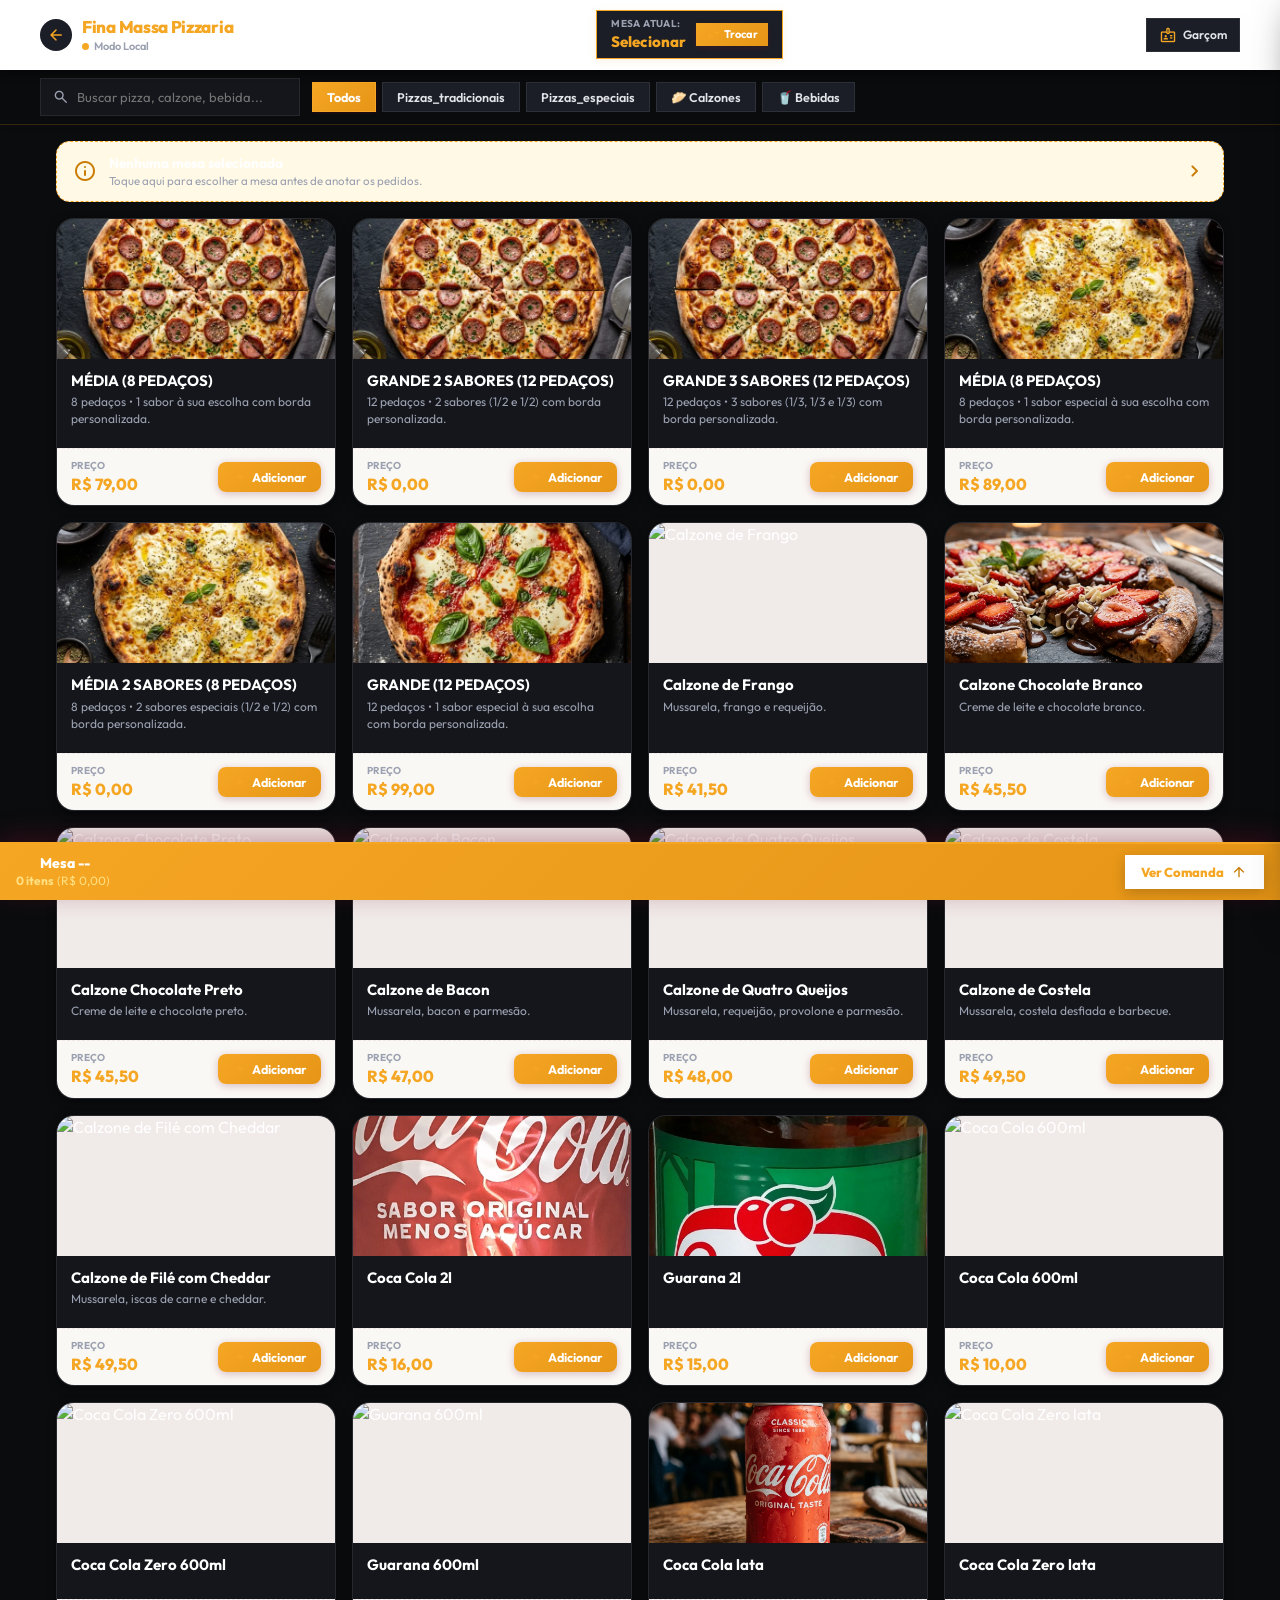
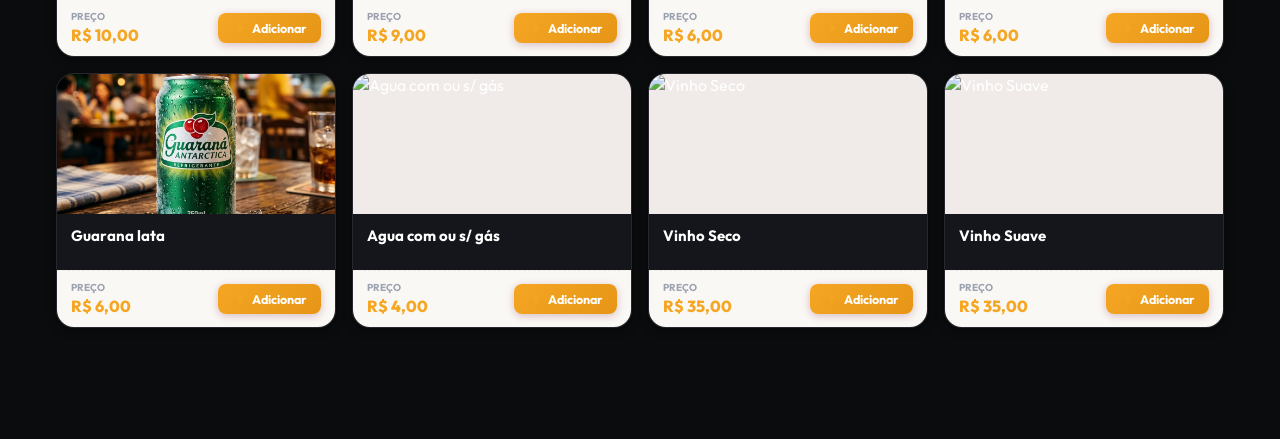
==== commit 5d29550c: "feat(branding): identidade visual premium Fina Massa Pizzaria e integracao PizzaEngine no painel" ====
--- a/garcom/index.html
+++ b/garcom/index.html
@@ -13,8 +13,10 @@
     <!-- Icons (Material Symbols) -->
     <link rel="stylesheet" href="https://fonts.googleapis.com/css2?family=Material+Symbols+Rounded:opsz,wght,FILL,GRAD@20..48,100..700,0..1,-50..200" />
     
+    <!-- Design System & Branding Tokens -->
+    <link rel="stylesheet" href="../branding-theme.css?v=1">
     <!-- Garçom Styles -->
-    <link rel="stylesheet" href="garcom.css?v=4">
+    <link rel="stylesheet" href="garcom.css?v=5">
     
     <!-- PWA & Mobile Optimization -->
     <meta name="theme-color" content="#74112B">
--- a/branding-theme.css
+++ b/branding-theme.css
@@ -0,0 +1,82 @@
+/* ==========================================================================
+   Fina Massa Pizzaria - Design System Oficial
+   Identidade Visual: Fundo Dark Premium (#0B0C0E / #121418), Dourado/Amarelo (#F5A623 / #E69516), Branco/Cinza Claro
+   Inspirado 100% na referência oficial da marca
+   ========================================================================== */
+
+:root {
+    /* Identidade da Marca */
+    --brand-name: "Fina Massa Pizzaria";
+    --brand-slogan: "Mais que Pizza, é Tradição!";
+    --brand-tradition: "Tradição • Qualidade • Sabor";
+    
+    /* Cores da Marca (Extraídas do Logo e Referência Oficial) */
+    --primary: #F5A623;                         /* Amarelo Ouro / Dourado do Logo */
+    --primary-hover: #FFAF38;                   /* Dourado luminoso */
+    --primary-dark: #D48810;                    /* Dourado escuro / sombra */
+    --primary-light: rgba(245, 166, 35, 0.12);  /* Fundo sutil com acento dourado */
+    --primary-gradient: linear-gradient(135deg, #F5A623 0%, #E69516 100%);
+    --gold-glow: 0 0 20px rgba(245, 166, 35, 0.35);
+    
+    /* Dourado Secundário */
+    --accent-gold: #F5A623;
+    --accent-gold-hover: #FFAF38;
+    --accent-gold-dark: #C97D06;
+    --accent-gold-light: rgba(245, 166, 35, 0.15);
+    --gold-gradient: linear-gradient(135deg, #FFB947 0%, #E69516 100%);
+    
+    /* Backgrounds & Superfícies (Preto & Grafite Nobre) */
+    --bg-main: #0B0C0E;                         /* Preto carvão profundo */
+    --bg-card: #14161B;                         /* Grafite escuro para cards de produto */
+    --bg-card-hover: #1A1D24;                   /* Grafite elevado ao passar o mouse */
+    --bg-surface: #1B1E26;                      /* Superfície secundária dos inputs/seções */
+    --bg-sidebar: #0E1014;                      /* Barra lateral do painel */
+    --bg-input: #121418;                        /* Campos de formulário com contraste nítido */
+    --bg-drawer: #101216;                       /* Fundo do carrinho / gaveta */
+    --bg-modal: #121419;                        /* Fundo dos modais */
+    
+    /* Tipografia & Textos de Alto Contraste */
+    --text-main: #FFFFFF;                       /* Branco puro para títulos e destaque */
+    --text-body: #E2E4E9;                       /* Cinza muito claro para leitura confortável */
+    --text-muted: #9BA1B0;                      /* Cinza médio para descrições e itens secundários */
+    --text-light: #686E7D;                      /* Placeholders e elementos discretos */
+    --text-gold: #F5A623;                       /* Texto dourado institucional */
+    --text-on-gold: #0B0C0E;                    /* Texto escuro legível sobre botões dourados */
+    
+    /* Status Operacionais & Feedback */
+    --accent-green: #2ED573;                    /* Verde aberto / sucesso */
+    --accent-green-light: rgba(46, 213, 115, 0.15);
+    --whatsapp-green: #25D366;                  /* Verde oficial WhatsApp */
+    --status-red: #FF4757;                      /* Vermelho alerta / fechado */
+    --status-red-light: rgba(255, 71, 87, 0.15);
+    --accent-blue: #1E90FF;                     /* Azul em preparo */
+    
+    /* Fontes Oficiais */
+    --font-primary: 'Outfit', -apple-system, BlinkMacSystemFont, "Segoe UI", Roboto, sans-serif;
+    --font-heading: 'Outfit', sans-serif;
+    --font-script: 'Playfair Display', Georgia, serif;
+    
+    /* Bordas & Detalhes Finos */
+    --border-color: rgba(255, 255, 255, 0.08);  /* Borda sutil nos cards escuros */
+    --border-color-light: rgba(255, 255, 255, 0.14);
+    --border-gold: rgba(245, 166, 35, 0.45);    /* Borda dourada de destaque */
+    --border-gold-active: #F5A623;
+    --glass-bg: rgba(11, 12, 14, 0.92);
+    --glass-border: rgba(245, 166, 35, 0.18);
+    
+    /* Raios de Arredondamento */
+    --radius-sm: 8px;
+    --radius-md: 14px;
+    --radius-lg: 18px;
+    --radius-xl: 26px;
+    --radius-pill: 9999px;
+    
+    /* Sombras Escuras & Glow Dourado */
+    --shadow-sm: 0 2px 8px rgba(0, 0, 0, 0.5);
+    --shadow-md: 0 6px 20px rgba(0, 0, 0, 0.6);
+    --shadow-lg: 0 14px 40px rgba(0, 0, 0, 0.8);
+    --shadow-gold: 0 4px 20px rgba(245, 166, 35, 0.35);
+    
+    --transition-fast: all 0.18s ease-in-out;
+    --transition: all 0.25s cubic-bezier(0.2, 0, 0, 1);
+}
--- a/garcom/garcom.css
+++ b/garcom/garcom.css
@@ -1,64 +1,12 @@
-﻿/* ==========================================================================
-   Fina Massa Pizzaria - MÃ³dulo GarÃ§om & Atendimento de SalÃ£o
-   Identidade Visual: BordÃ´ (#74112B) + Dourado (#DCA744) + Branco (#FFFFFF / #FAF8F5)
+/* ==========================================================================
+   Fina Massa Pizzaria - Módulo Garçom & Atendimento de Salão
+   Identidade Visual: Bordô (#74112B) + Dourado (#DCA744) + Branco (#FFFFFF / #FAF8F5)
    ========================================================================== */
 
+@import url('../branding-theme.css');
+
 :root {
-    /* Cores Principais do Logo */
-    --primary: #74112B;               /* BordÃ´ / Vinho Nobre */
-    --primary-hover: #8E1635;         /* BordÃ´ mais claro ao interagir */
-    --primary-dark: #530A1D;          /* BordÃ´ profundo para sombras e contrastes */
-    --primary-light: rgba(116, 17, 43, 0.08); /* Fundo suave para destaques */
-    --primary-gradient: linear-gradient(135deg, #8E1635 0%, #74112B 100%);
-    
-    /* Dourado / Amarelo Ouro de Destaque */
-    --accent-gold: #DCA744;           /* Ouro quente do lettering */
-    --accent-gold-hover: #E5B654;
-    --accent-gold-dark: #B8861B;
-    --accent-gold-light: rgba(220, 167, 68, 0.16);
-    --gold-gradient: linear-gradient(135deg, #F3C669 0%, #DCA744 100%);
-    
-    /* Status & Indicadores */
-    --accent-green: #2E7D32;
-    --accent-green-light: rgba(46, 125, 50, 0.12);
-    --status-red: #C62828;
-    --status-red-light: rgba(198, 40, 40, 0.12);
-    --accent-blue: #1976D2;
-    
-    /* Fundos & SuperfÃ­cies (Branco & Tons Claros de Respiro) */
-    --bg-main: #FAF8F5;               /* Branco marfim / suave */
-    --bg-card: #FFFFFF;               /* Branco puro para os cards */
-    --bg-surface: #F5EFEB;            /* SuperfÃ­cie secundÃ¡ria sutil */
-    --bg-input: #FFFFFF;              /* Fundo de campos e inputs */
-    --bg-drawer: #FFFFFF;
-    
-    /* Tipografia & Textos */
-    --text-main: #2C050F;             /* Vinho-preto profundo para leitura nÃ­tida */
-    --text-body: #4A3B3E;             /* Texto de parÃ¡grafos e detalhes */
-    --text-muted: #7A696D;            /* Texto secundÃ¡rio e descriÃ§Ãµes */
-    --text-light: #A8989C;            /* Textos sutis e placeholders */
-    --text-white: #FFFFFF;
-    
-    /* Bordas & Sombras */
-    --border-color: rgba(116, 17, 43, 0.10);
-    --border-gold: rgba(220, 167, 68, 0.35);
     --border-focus: var(--primary);
-    --glass-bg: rgba(255, 255, 255, 0.95);
-    --glass-border: rgba(116, 17, 43, 0.08);
-    
-    /* Estrutura & Raios */
-    --radius-sm: 8px;
-    --radius-md: 14px;
-    --radius-lg: 18px;
-    --radius-xl: 24px;
-    --radius-full: 9999px;
-    
-    /* Sombras */
-    --shadow-sm: 0 2px 8px rgba(74, 11, 28, 0.04);
-    --shadow-md: 0 6px 20px rgba(74, 11, 28, 0.07);
-    --shadow-lg: 0 14px 36px rgba(74, 11, 28, 0.12);
-    
-    --transition: all 0.22s cubic-bezier(0.2, 0, 0, 1);
 }
 
 /* ==========================================================================
